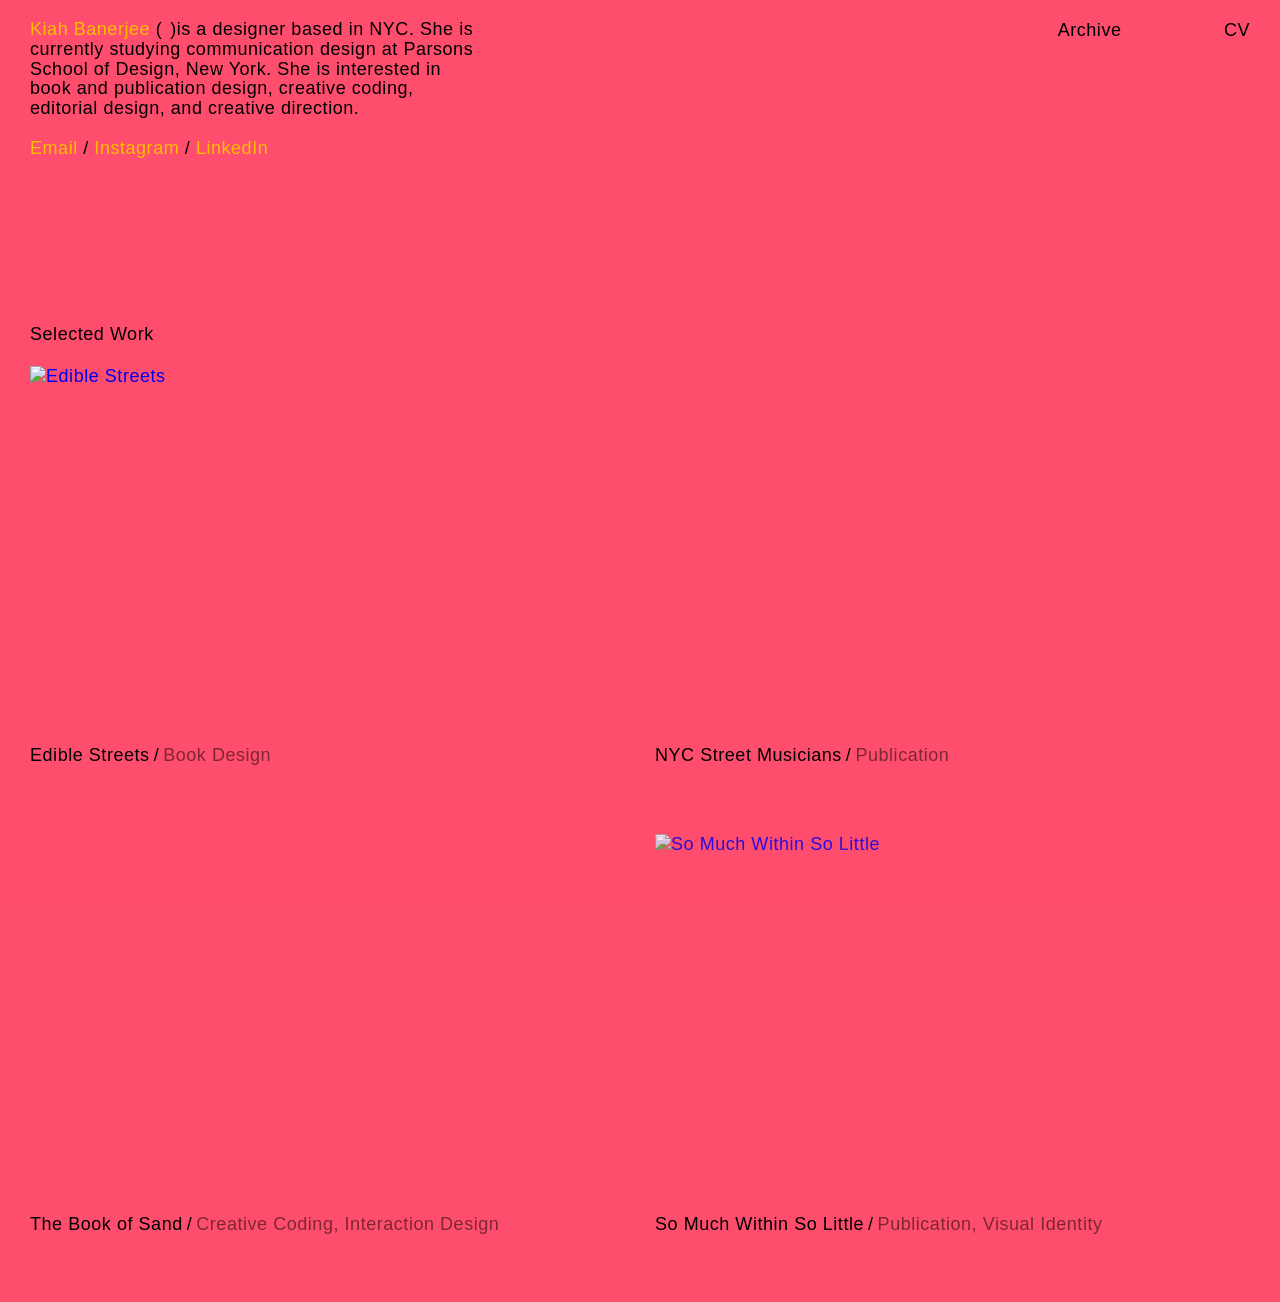
==== index.html @ 29f85944 "yes" ====
<!DOCTYPE html>
<html lang="en">
<head>
    <meta charset="UTF-8">
    <meta name="viewport" content="width=device-width, initial-scale=1.0">
    <title>Kiah's Portfolio</title>
    <link rel="icon" href="favicon.png" type="image/png">
    <link rel="stylesheet" href="style.css">
    <link rel="stylesheet" href="https://use.typekit.net/ieb3fys.css">
</head>
<body class="home">

<div class="lightbox" id="lightbox">
        <div class="lightbox-inner">
            <button class="lightbox-close" id="lightbox-close">✕</button>
            <img src="me.jpeg" alt="Kiah Banerjee">
        </div>
    </div>

    <nav class="main-nav home-nav">
        <span>Archive</span>
        <a href="cv.html">CV</a>
    </nav>

    <div class="site-header">
        <div class="bio">
            <p><span class="bio-name">Kiah Banerjee</span> (<img src="IMG_7741-removebg-preview.png" class="bio-photo" alt="">)is a designer based in NYC. She is currently studying communication design at Parsons School of Design, New York. She is interested in book and publication design, creative coding, editorial design, and creative direction.</p>
            <p class="bio-links"><a href="mailto:banek015@newschool.edu">Email</a> / <a href="https://www.instagram.com/art.design_kiah/" target="_blank">Instagram</a> / <a href="https://www.linkedin.com/in/vaishnavi-banerjee/" target="_blank">LinkedIn</a></p>
        </div>
    </div>

    <section class="selected-work">
        <p class="section-label">Selected Work <img src="arrow.svg" class="section-arrow" alt=""></p>
        <div class="project-grid">
            <div class="project">
                <a href="edible streets.html">
                    <img src="edible streets 1.jpg" alt="Edible Streets">
                </a>
                <p class="project-label"><span class="project-title">Edible Streets</span> / <span class="project-type">Book Design</span></p>
                <p class="project-desc">A love letter to the food the internet calls dirty and India calls home.</p>
            </div>
            <div class="project">
                <a href="nycsm.html">
                    <video autoplay muted loop playsinline>
                        <source src="nyc street musicians.mp4" type="video/mp4">
                    </video>
                </a>
                <p class="project-label"><span class="project-title">NYC Street Musicians</span> / <span class="project-type">Publication</span></p>
                <p class="project-desc">Democratic design for overlooked voices: stories of street musicians, told on their own terms.</p>
            </div>
            <div class="project">
                <a href="bos.html">
                    <video autoplay muted loop playsinline>
                        <source src="book of sand 1.mp4" type="video/mp4">
                    </video>
                </a>
                <p class="project-label"><span class="project-title">The Book of Sand</span> / <span class="project-type">Creative Coding, Interaction Design</span></p>
            </div>
            <div class="project">
                <a href="smwsl.html">
                    <img src="hero image.png" alt="So Much Within So Little">
                </a>
                <p class="project-label"><span class="project-title">So Much Within So Little</span> / <span class="project-type">Publication, Visual Identity</span></p>
                <p class="project-desc">A graphic system built on contradiction — minimal in size, monumental in presence.</p>
            </div>
        </div>
    </section>

    <script>
const lightbox = document.getElementById('lightbox');
        const inner = document.querySelector('.lightbox-inner');

        document.querySelector('.bio-photo').addEventListener('click', function() {
            const rect = this.getBoundingClientRect();
            const photoX = rect.left + rect.width / 2;
            const photoY = rect.top + rect.height / 2;

            lightbox.classList.add('open');

            const innerRect = inner.getBoundingClientRect();
            const originX = photoX - innerRect.left;
            const originY = photoY - innerRect.top;
            inner.style.transformOrigin = `${originX}px ${originY}px`;

            inner.style.animation = 'none';
            inner.offsetHeight;
            inner.style.animation = '';
        });

        document.getElementById('lightbox-close').addEventListener('click', () => lightbox.classList.remove('open'));
        lightbox.addEventListener('click', (e) => { if (e.target === lightbox) lightbox.classList.remove('open'); });
    </script>
</body>
</html>
---- style.css ----
:root {
    --pad: 30px;
}

*, *::before, *::after {
    margin: 0;
    padding: 0;
    box-sizing: border-box;
}

body {
    background: #FF4D6D;
    font-family: "neue-haas-grotesk-display", sans-serif;
    font-size: 18px;
    font-weight: 500;
    letter-spacing: .03em;
    line-height: 1.2;
    color: #000000;
    overflow-y: auto;
    cursor: url('cursor.svg') 16 16, auto;
}

/* ── Nav ── */

.main-nav {
    position: fixed;
    top: 20px;
    left: var(--pad);
    right: var(--pad);
    display: flex;
    justify-content: space-between;
    align-items: flex-start;
    z-index: 5;
}

.home-nav {
    justify-content: flex-end;
    gap: 8vw;
}

.nav-right {
    display: flex;
    gap: 8vw;
}

.main-nav a,
.main-nav span {
    color: inherit;
    text-decoration: none;
}

.nav-home {
    color: #FFBD00 !important;
}

.main-nav a {
    cursor: url('pointer.svg') 8 16, pointer;
    transition: opacity 0.2s;
}

.main-nav a:hover {
    opacity: 0.5;
}

/* ── Homepage ── */

.site-header {
    padding: 20px var(--pad);
    min-height: 36vh;
}

.bio {
    max-width: 450px;
    display: flex;
    flex-direction: column;
    gap: 20px;
    line-height: 1.1;
}

@keyframes popIn {
    0%   { transform: scale(0.4) rotate(-8deg); opacity: 0; }
    60%  { transform: scale(1.06) rotate(2deg); opacity: 1; }
    80%  { transform: scale(0.96) rotate(-1deg); }
    100% { transform: scale(1) rotate(0deg); opacity: 1; }
}

.lightbox {
    display: none;
    position: fixed;
    inset: 0;
    background: rgba(0,0,0,0.75);
    z-index: 100;
    align-items: center;
    justify-content: center;
    cursor: url('cursor.svg') 16 16, auto;
}

.lightbox.open {
    display: flex;
}

.lightbox-inner {
    position: relative;
    animation: popIn 0.8s cubic-bezier(0.22, 1.2, 0.36, 1) forwards;
}

.lightbox img {
    max-width: 80vw;
    max-height: 80vh;
    object-fit: contain;
    display: block;
    cursor: url('cursor.svg') 16 16, auto;
}

.lightbox-close {
    position: absolute;
    top: -16px;
    right: -16px;
    width: 32px;
    height: 32px;
    background: #FF4D6D;
    border: none;
    border-radius: 50%;
    font-size: 16px;
    line-height: 1;
    cursor: url('pointer.svg') 8 16, pointer;
    display: flex;
    align-items: center;
    justify-content: center;
    font-family: inherit;
}

.bio-photo {
    height: 1.5em;
    width: auto;
    vertical-align: text-bottom;
    margin: 0 4px;
    cursor: url('pointer.svg') 8 16, pointer;
}

.bio-links a,
.bio-links a:visited,
.bio-links a:active {
    text-decoration: none;
    color: #FFBD00;
}

.bio-links a:hover {
    text-decoration: underline dotted;
    text-underline-offset: 4px;
    cursor: url('pointer.svg') 8 16, pointer;
}

.selected-work {
    padding: 0 var(--pad) 30px;
}

.section-label {
    margin-bottom: 20px;
    position: relative;
}

.section-arrow {
    height: 5.5em;
    width: auto;
    position: absolute;
    bottom: -2em;
    left: 6.5em;
}

.project-grid {
    display: grid;
    grid-template-columns: 1fr 1fr;
    gap: 30px;
}

.project {
    position: relative;
    display: flex;
    flex-direction: column;
}

.project a {
    display: block;
    text-decoration: none;
    overflow: hidden;
    aspect-ratio: 4 / 2.5;
    cursor: url('pointer.svg') 8 16, pointer;
    position: relative;
}

.project a::after {
    content: '';
    position: absolute;
    inset: 0;
    background: rgba(255,255,255,0);
    transition: background 0.3s ease;
    pointer-events: none;
}

.project a:hover::after {
    background: rgba(255,255,255,0.15);
}

.project img,
.project video {
    width: 100%;
    height: 100%;
    display: block;
    object-fit: cover;
}

.project-label {
    display: flex;
    gap: 4px;
    align-items: baseline;
    margin-top: 8px;
}

.project-title {
    font-weight: 500;
}

.project-type {
    font-weight: 500;
    opacity: 0.5;
}

.project-desc {
    font-size: 0.85em;
    opacity: 0;
    transition: opacity 0.3s ease;
    margin-top: 0px;
}

.project:hover .project-desc {
    opacity: 0.7;
}

.project-nav {
    position: fixed;
    bottom: var(--pad);
    left: var(--pad);
    right: var(--pad);
    display: flex;
    justify-content: space-between;
    z-index: 10;
}

.project-nav a {
    text-decoration: none;
    color: inherit;
    cursor: url('pointer.svg') 8 16, pointer;
}

.project-nav a:hover {
    text-decoration: underline dotted;
    text-underline-offset: 4px;
}

body.home::after {
    content: '';
    position: fixed;
    bottom: 0;
    left: 0;
    right: 0;
    height: 100px;
    background: linear-gradient(to top, rgba(255, 77, 109, 0.4), transparent);
    pointer-events: none;
    z-index: 50;
}

.bio-name,
.bio-links a,
.bio-links a:visited,
.bio-links a:active {
    color: #FFBD00;
}
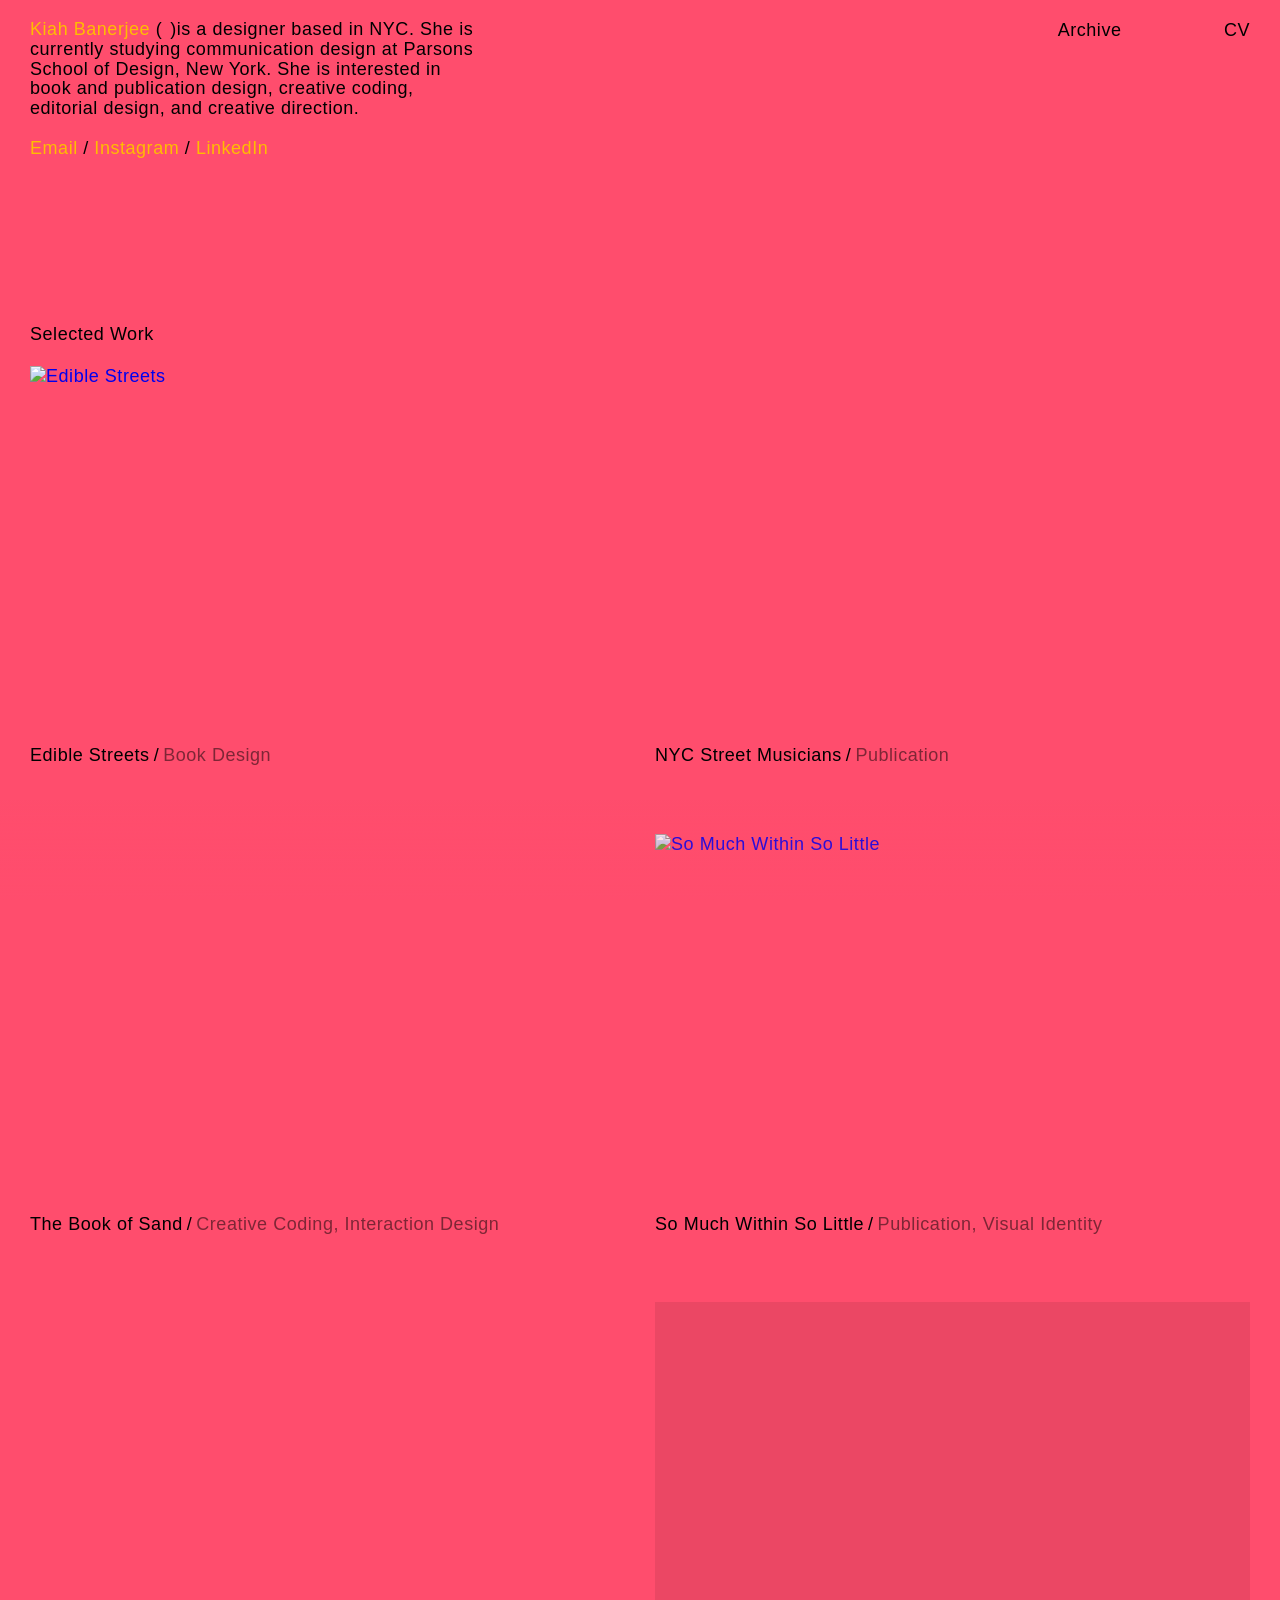
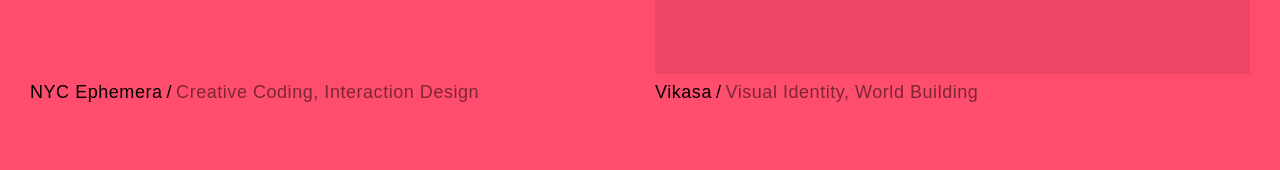
==== commit 3343125d: "archive" ====
--- a/index.html
+++ b/index.html
@@ -18,7 +18,7 @@
     </div>
 
     <nav class="main-nav home-nav">
-        <span>Archive</span>
+        <a href="archive.html">Archive</a>
         <a href="cv.html">CV</a>
     </nav>
 
@@ -55,6 +55,7 @@
                     </video>
                 </a>
                 <p class="project-label"><span class="project-title">The Book of Sand</span> / <span class="project-type">Creative Coding, Interaction Design</span></p>
+                <p class="project-desc">A nonlinear digital reader built to get lost in.</p>
             </div>
             <div class="project">
                 <a href="smwsl.html">
@@ -62,6 +63,21 @@
                 </a>
                 <p class="project-label"><span class="project-title">So Much Within So Little</span> / <span class="project-type">Publication, Visual Identity</span></p>
                 <p class="project-desc">A graphic system built on contradiction — minimal in size, monumental in presence.</p>
+            </div>
+            <div class="project">
+                <a href="#">
+                    <video autoplay muted loop playsinline>
+                        <source src="NYCephemera .mov" type="video/mp4">
+                    </video>
+                </a>
+                <p class="project-label"><span class="project-title">NYC Ephemera</span> / <span class="project-type">Creative Coding, Interaction Design</span></p>
+                <p class="project-desc">A community archive for the physical traces of a city that never stops erasing itself.</p>
+            </div>
+            <div class="project">
+                <a href="#">
+                    <div class="project-placeholder"></div>
+                </a>
+                <p class="project-label"><span class="project-title">Vikasa</span> / <span class="project-type">Visual Identity, World Building</span></p>
             </div>
         </div>
     </section>
--- a/style.css
+++ b/style.css
@@ -226,6 +226,12 @@
     opacity: 0.5;
 }
 
+.project-placeholder {
+    width: 100%;
+    height: 100%;
+    background: rgba(0,0,0,0.08);
+}
+
 .project-desc {
     font-size: 0.85em;
     opacity: 0;
